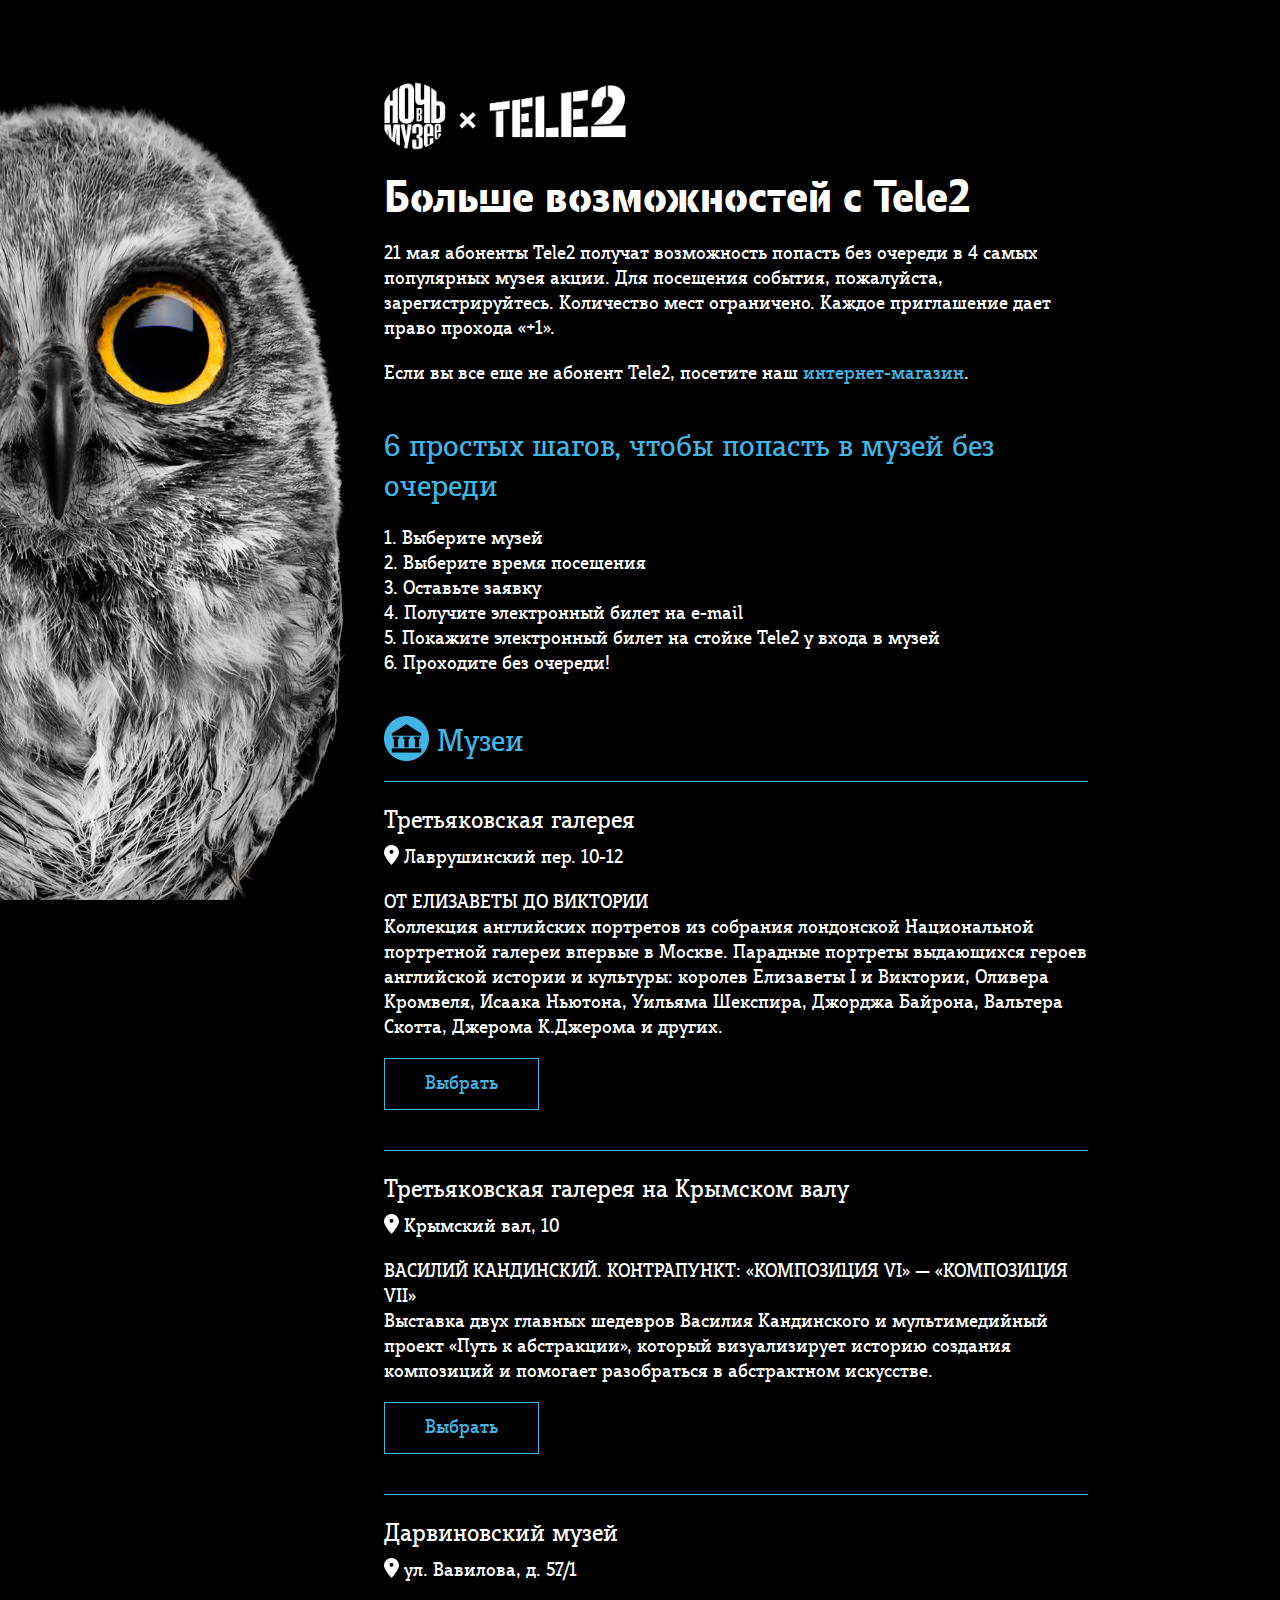
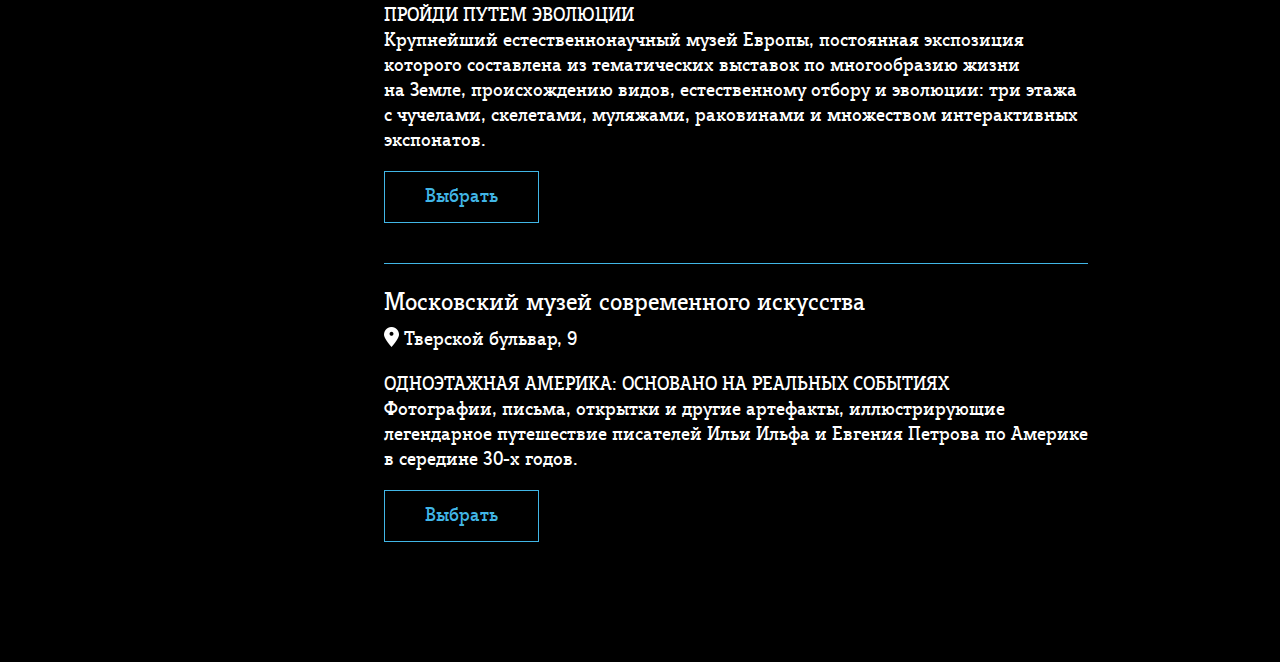
==== index2.html @ 1ad13b29 "placeholder" ====
<!DOCTYPE html>
<html>
  <head>
    <meta charset="utf-8">
    <meta name="viewport" content="width=device-width, initial-scale=1.0, user-scalable=0, minimum-scale=1.0, maximum-scale=1.0">
    <link rel="shortcut icon" href="/favicon.ico" type="image/x-icon">
    <title>Tele2</title>
    <link rel="stylesheet" href="css/style.css" />
  </head>
  <body id="body">
    <div id="content"></div>
    <div class="content">
      <div class="logo"><img src="/images/logo.png" /></div>
      <div class="owl-left"><img src="/images/owl_left.jpg" /></div>
      <div class="owl"><img src="/images/owl.jpg" /></div>
      <section>
        <h1>Больше возможностей с&nbsp;Tele2</h1>
        <p>21&nbsp;мая абоненты Tele2 получат возможность попасть без очереди в&nbsp;4 самых популярных музея акции. Для посещения события, пожалуйста, зарегистрируйтесь. Количество мест ограничено. Каждое приглашение дает право прохода &laquo;+1&raquo;.</p>
        <p>Если вы&nbsp;все еще не&nbsp;абонент Tele2, посетите наш <nobr><a href="https://msk.shop.tele2.ru" target="_blank">интернет-магазин</a></nobr>.</p>
      </section>
      <section>
        <h2>6 простых шагов, чтобы попасть в&nbsp;музей без очереди</h2>
        <p>1. Выберите музей<br />2. Выберите время посещения<br />3. Оставьте заявку<br />4. Получите электронный билет на&nbsp;<nobr>e-mail</nobr><br />5. Покажите электронный билет на&nbsp;стойке Tele2 у&nbsp;входа в&nbsp;музей<br />6. Проходите без очереди!</p>
      </section>
      <h2>
        <img class="icon-museums" src="/images/icon_museums.png" />
        <span>Музеи</span>
      </h2>
      <article class="museum-item">
        <h3>Третьяковская галерея</h3>
        <div class="address">
          <img class="icon-museums" src="/images/pin.png" />
          <span>Лаврушинский пер. 10-12</span>
        </div>
        <p>ОТ&nbsp;ЕЛИЗАВЕТЫ ДО&nbsp;ВИКТОРИИ<br />Коллекция английских портретов из&nbsp;собрания лондонской Национальной портретной галереи впервые в&nbsp;Москве. Парадные портреты выдающихся героев английской истории и&nbsp;культуры: королев Елизаветы I&nbsp;и&nbsp;Виктории, Оливера Кромвеля, Исаака Ньютона, Уильяма Шекспира, Джорджа Байрона, Вальтера Скотта, Джерома К.Джерома и&nbsp;других.</p>
        <a href="#" class="button">Выбрать</a>
      </article>
      <article class="museum-item">
        <h3>Третьяковская галерея на Крымском валу</h3>
        <div class="address">
          <img class="icon-museums" src="/images/pin.png" />
          <span>Крымский вал, 10</span>
        </div>
        <p>ВАСИЛИЙ КАНДИНСКИЙ. КОНТРАПУНКТ: &laquo;КОМПОЗИЦИЯ VI&raquo;&nbsp;&mdash; &laquo;КОМПОЗИЦИЯ VII&raquo;<br />Выставка двух главных шедевров Василия Кандинского и&nbsp;мультимедийный проект &laquo;Путь к&nbsp;абстракции&raquo;, который визуализирует историю создания композиций и&nbsp;помогает разобраться в&nbsp;абстрактном искусстве.</p>
        <a href="#" class="button">Выбрать</a>
      </article>
      <article class="museum-item">
        <h3>Дарвиновский музей</h3>
        <div class="address">
          <img class="icon-museums" src="/images/pin.png" />
          <span>ул. Вавилова, д. 57/1</span>
        </div>
        <p>ПРОЙДИ ПУТЕМ ЭВОЛЮЦИИ<br />Крупнейший естественнонаучный музей Европы, постоянная экспозиция которого составлена из&nbsp;тематических выставок по&nbsp;многообразию жизни на&nbsp;Земле, происхождению видов, естественному отбору и&nbsp;эволюции: три этажа с&nbsp;чучелами, скелетами, муляжами, раковинами и&nbsp;множеством интерактивных экспонатов.</p>
        <a href="#" class="button">Выбрать</a>
      </article>
      <article class="museum-item">
        <h3>Московский музей современного искусства</h3>
        <div class="address">
          <img class="icon-museums" src="/images/pin.png" />
          <span>Тверской бульвар, 9</span>
        </div>
        <p>ОДНОЭТАЖНАЯ АМЕРИКА: ОСНОВАНО НА&nbsp;РЕАЛЬНЫХ СОБЫТИЯХ<br />Фотографии, письма, открытки и&nbsp;другие артефакты, иллюстрирующие легендарное путешествие писателей Ильи Ильфа и&nbsp;Евгения Петрова по&nbsp;Америке в&nbsp;середине <nobr>30-х</nobr> годов.</p>
        <a href="#" class="button">Выбрать</a>
      </article>
    </div>
  </body>
</html>
---- css/style.css ----
@font-face{font-family:'Tele2 DisplayStencil';src:url("/fonts/Tele2DisplayStencil-Regular.eot");src:url("/fonts/Tele2DisplayStencil-Regular.eot?#iefix") format("embedded-opentype"),url("/fonts/Tele2DisplayStencil-Regular.woff") format("woff"),url("/fonts/Tele2DisplayStencil-Regular.ttf") format("truetype"),url("/fonts/Tele2DisplayStencil-Regular.svg#27be665d5c54ccb8559d902026306b3f") format("svg");font-style:normal;font-weight:400}@font-face{font-family:'Tele2 DisplaySerif';src:url("/fonts/Tele2DisplaySerif-Regular.eot");src:url("/fonts/Tele2DisplaySerif-Regular.eot?#iefix") format("embedded-opentype"),url("/fonts/Tele2DisplaySerif-Regular.woff") format("woff"),url("/fonts/Tele2DisplaySerif-Regular.ttf") format("truetype"),url("/fonts/Tele2DisplaySerif-Regular.svg#66ba9fa5bbbf1a0628cbd8ff3d7aff26") format("svg");font-style:normal;font-weight:400}@-webkit-keyframes popup-open{0{-webkit-transform:translateY(100%);transform:translateY(100%)}70%{-webkit-transform:translateY(0);transform:translateY(0)}80%{-webkit-transform:translateY(0);transform:translateY(0)}100%{-webkit-transform:translateY(-100%);transform:translateY(-100%)}}@keyframes popup-open{0{-webkit-transform:translateY(100%);transform:translateY(100%)}70%{-webkit-transform:translateY(0);transform:translateY(0)}80%{-webkit-transform:translateY(0);transform:translateY(0)}100%{-webkit-transform:translateY(-100%);transform:translateY(-100%)}}@-webkit-keyframes popup-close{0{-webkit-transform:translateY(100%);transform:translateY(100%)}50%{-webkit-transform:translateY(0);transform:translateY(0)}}@keyframes popup-close{0{-webkit-transform:translateY(100%);transform:translateY(100%)}50%{-webkit-transform:translateY(0);transform:translateY(0)}}@-webkit-keyframes fade-in{0{opacity:0}100%{opacity:1}}@keyframes fade-in{0{opacity:0}100%{opacity:1}}@-webkit-keyframes fade-out{60%{opacity:1;visibility:visible}100%{opacity:0;visibility:hidden}}@keyframes fade-out{60%{opacity:1;visibility:visible}100%{opacity:0;visibility:hidden}}@-webkit-keyframes rotate{0{-webkit-transform:rotate(0);transform:rotate(0)}100%{-webkit-transform:rotate(360deg);transform:rotate(360deg)}}@keyframes rotate{0{-webkit-transform:rotate(0);transform:rotate(0)}100%{-webkit-transform:rotate(360deg);transform:rotate(360deg)}}body{color:#111;background:#000;color:white;font-family:'Tele2 DisplaySerif';font-style:normal;font-weight:400;font-size:18px;margin:0;padding:0;text-rendering:optimizeLegibility;-webkit-overflow-scrolling:touch;-webkit-font-smoothing:antialiased}body.active{overflow:hidden}*{box-sizing:border-box}h1{font-family:'Tele2 DisplayStencil';font-size:1.4em;font-weight:400;line-height:1.1;margin-top:0;margin-bottom:20px}@media only screen and (min-width:520px){h1{font-size:1.6em}}@media only screen and (min-width:768px){h1{font-size:2em}}@media only screen and (min-width:1024px){h1{font-size:2.2em}}@media only screen and (min-width:1100px){h1{font-size:2.4em}}h2{font-weight:400;margin-top:0;margin-bottom:20px;color:#41b6e6;font-size:1.1em}@media only screen and (min-width:520px){h2{font-size:1.2em}}@media only screen and (min-width:768px){h2{font-size:1.4em}}@media only screen and (min-width:1024px){h2{font-size:1.6em}}h2 span,h2 img{display:inline-block;vertical-align:middle}h3{font-weight:400;margin-top:0;margin-bottom:5px;font-size:1.1em}@media only screen and (min-width:520px){h3{font-size:1.1em}}@media only screen and (min-width:768px){h3{font-size:1.2em}}@media only screen and (min-width:1024px){h3{font-size:1.3em}}p{margin-top:0;margin-bottom:20px}a{color:#41b6e6;text-decoration:none}ul{list-style:none;list-style-image:none;margin:0;padding:0}section{margin-bottom:40px}.content{padding:20px}@media only screen and (min-width:520px){.content{padding:5%}}@media only screen and (min-width:768px){.content{padding-left:40%;padding-right:5%;padding-top:80px;padding-bottom:80px}}@media only screen and (min-width:1024px){.content{padding-left:30%;padding-right:5%}}@media only screen and (min-width:1100px){.content{padding-left:30%;padding-right:15%}}.owl{margin-bottom:40px;border-bottom:1px solid #41b6e6}@media only screen and (min-width:768px){.owl{display:none}}.owl img{display:block;margin:auto;width:50%}.owl-left{display:none}@media only screen and (min-width:768px){.owl-left{display:block;position:fixed;left:0;top:0;height:100vh;padding-top:80px}}.owl-left img{display:block;height:100%}.logo{width:200px;margin:auto}@media only screen and (min-width:768px){.logo{margin-left:0;margin-bottom:20px;width:250px}}.logo img{display:block;width:100%}.icon-museums{width:45px}.museum-item{border-top:1px solid #41b6e6;padding-top:20px;margin-bottom:40px}.address{margin-bottom:20px}.address img{width:15px}.address span,.address img{display:inline-block;vertical-align:middle}.button{display:inline-block;transition:background .3s cubic-bezier(0.66,0,0.07,1),color .3s cubic-bezier(0.66,0,0.07,1);border:1px solid #41b6e6;padding:10px 40px 15px 40px;color:#41b6e6}.button:hover{background:#41b6e6;color:#000}
.placeholder{padding:20px;}@media only screen and (min-width:1024px){.placeholder{padding: 60px;}}
@media only screen and (min-width:1024px){.placeholder-owl{position:absolute;top:0;right:0;z-index:-1}}
.placeholder-owl img {height:auto;width:100%;}@media only screen and (min-width:1024px){.placeholder-owl img{display:block;height:100vh;}}
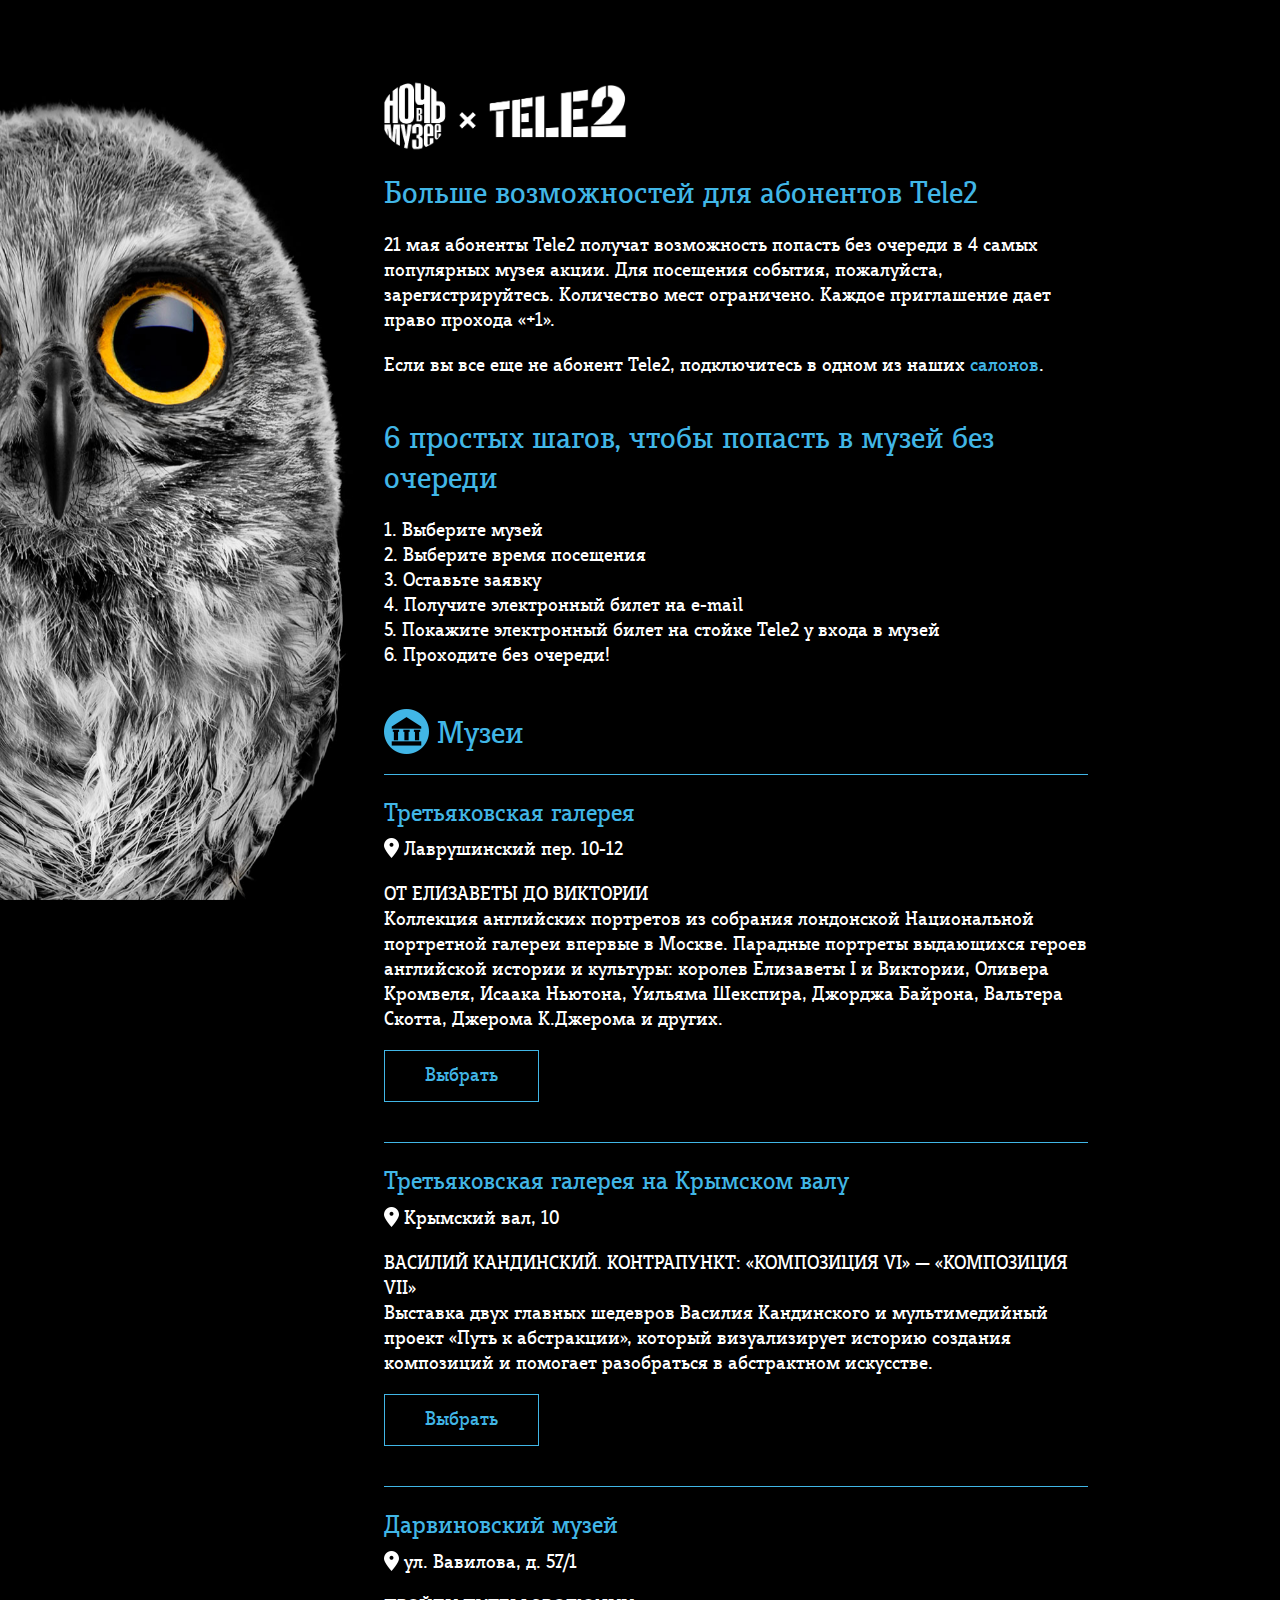
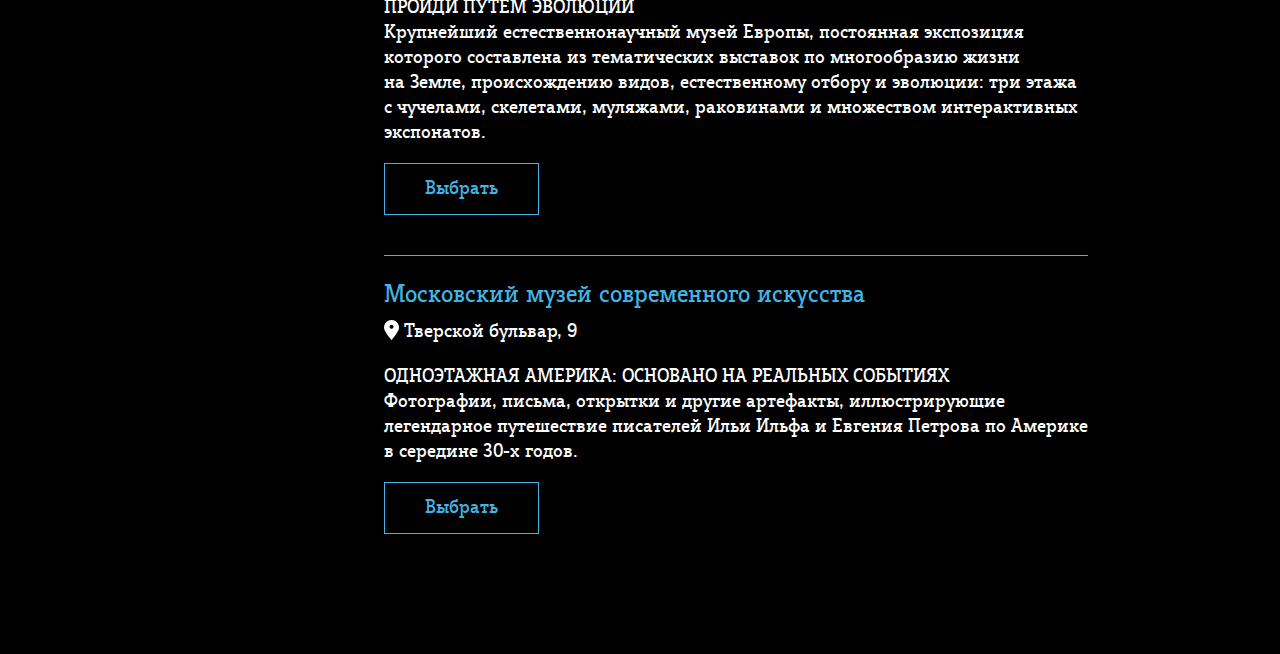
==== commit e1f2afae: "updates" ====
--- a/index2.html
+++ b/index2.html
@@ -14,9 +14,9 @@
       <div class="owl-left"><img src="/images/owl_left.jpg" /></div>
       <div class="owl"><img src="/images/owl.jpg" /></div>
       <section>
-        <h1>Больше возможностей с&nbsp;Tele2</h1>
+        <h1>Больше возможностей для абонентов Tele2</h1>
         <p>21&nbsp;мая абоненты Tele2 получат возможность попасть без очереди в&nbsp;4 самых популярных музея акции. Для посещения события, пожалуйста, зарегистрируйтесь. Количество мест ограничено. Каждое приглашение дает право прохода &laquo;+1&raquo;.</p>
-        <p>Если вы&nbsp;все еще не&nbsp;абонент Tele2, посетите наш <nobr><a href="https://msk.shop.tele2.ru" target="_blank">интернет-магазин</a></nobr>.</p>
+        <p>Если вы&nbsp;все еще не&nbsp;абонент Tele2, подключитесь в одном из наших <a href="https://msk.shop.tele2.ru" target="_blank">салонов</a>.</p>
       </section>
       <section>
         <h2>6 простых шагов, чтобы попасть в&nbsp;музей без очереди</h2>
--- a/css/style.css
+++ b/css/style.css
@@ -1,4 +1,4 @@
-@font-face{font-family:'Tele2 DisplayStencil';src:url("/fonts/Tele2DisplayStencil-Regular.eot");src:url("/fonts/Tele2DisplayStencil-Regular.eot?#iefix") format("embedded-opentype"),url("/fonts/Tele2DisplayStencil-Regular.woff") format("woff"),url("/fonts/Tele2DisplayStencil-Regular.ttf") format("truetype"),url("/fonts/Tele2DisplayStencil-Regular.svg#27be665d5c54ccb8559d902026306b3f") format("svg");font-style:normal;font-weight:400}@font-face{font-family:'Tele2 DisplaySerif';src:url("/fonts/Tele2DisplaySerif-Regular.eot");src:url("/fonts/Tele2DisplaySerif-Regular.eot?#iefix") format("embedded-opentype"),url("/fonts/Tele2DisplaySerif-Regular.woff") format("woff"),url("/fonts/Tele2DisplaySerif-Regular.ttf") format("truetype"),url("/fonts/Tele2DisplaySerif-Regular.svg#66ba9fa5bbbf1a0628cbd8ff3d7aff26") format("svg");font-style:normal;font-weight:400}@-webkit-keyframes popup-open{0{-webkit-transform:translateY(100%);transform:translateY(100%)}70%{-webkit-transform:translateY(0);transform:translateY(0)}80%{-webkit-transform:translateY(0);transform:translateY(0)}100%{-webkit-transform:translateY(-100%);transform:translateY(-100%)}}@keyframes popup-open{0{-webkit-transform:translateY(100%);transform:translateY(100%)}70%{-webkit-transform:translateY(0);transform:translateY(0)}80%{-webkit-transform:translateY(0);transform:translateY(0)}100%{-webkit-transform:translateY(-100%);transform:translateY(-100%)}}@-webkit-keyframes popup-close{0{-webkit-transform:translateY(100%);transform:translateY(100%)}50%{-webkit-transform:translateY(0);transform:translateY(0)}}@keyframes popup-close{0{-webkit-transform:translateY(100%);transform:translateY(100%)}50%{-webkit-transform:translateY(0);transform:translateY(0)}}@-webkit-keyframes fade-in{0{opacity:0}100%{opacity:1}}@keyframes fade-in{0{opacity:0}100%{opacity:1}}@-webkit-keyframes fade-out{60%{opacity:1;visibility:visible}100%{opacity:0;visibility:hidden}}@keyframes fade-out{60%{opacity:1;visibility:visible}100%{opacity:0;visibility:hidden}}@-webkit-keyframes rotate{0{-webkit-transform:rotate(0);transform:rotate(0)}100%{-webkit-transform:rotate(360deg);transform:rotate(360deg)}}@keyframes rotate{0{-webkit-transform:rotate(0);transform:rotate(0)}100%{-webkit-transform:rotate(360deg);transform:rotate(360deg)}}body{color:#111;background:#000;color:white;font-family:'Tele2 DisplaySerif';font-style:normal;font-weight:400;font-size:18px;margin:0;padding:0;text-rendering:optimizeLegibility;-webkit-overflow-scrolling:touch;-webkit-font-smoothing:antialiased}body.active{overflow:hidden}*{box-sizing:border-box}h1{font-family:'Tele2 DisplayStencil';font-size:1.4em;font-weight:400;line-height:1.1;margin-top:0;margin-bottom:20px}@media only screen and (min-width:520px){h1{font-size:1.6em}}@media only screen and (min-width:768px){h1{font-size:2em}}@media only screen and (min-width:1024px){h1{font-size:2.2em}}@media only screen and (min-width:1100px){h1{font-size:2.4em}}h2{font-weight:400;margin-top:0;margin-bottom:20px;color:#41b6e6;font-size:1.1em}@media only screen and (min-width:520px){h2{font-size:1.2em}}@media only screen and (min-width:768px){h2{font-size:1.4em}}@media only screen and (min-width:1024px){h2{font-size:1.6em}}h2 span,h2 img{display:inline-block;vertical-align:middle}h3{font-weight:400;margin-top:0;margin-bottom:5px;font-size:1.1em}@media only screen and (min-width:520px){h3{font-size:1.1em}}@media only screen and (min-width:768px){h3{font-size:1.2em}}@media only screen and (min-width:1024px){h3{font-size:1.3em}}p{margin-top:0;margin-bottom:20px}a{color:#41b6e6;text-decoration:none}ul{list-style:none;list-style-image:none;margin:0;padding:0}section{margin-bottom:40px}.content{padding:20px}@media only screen and (min-width:520px){.content{padding:5%}}@media only screen and (min-width:768px){.content{padding-left:40%;padding-right:5%;padding-top:80px;padding-bottom:80px}}@media only screen and (min-width:1024px){.content{padding-left:30%;padding-right:5%}}@media only screen and (min-width:1100px){.content{padding-left:30%;padding-right:15%}}.owl{margin-bottom:40px;border-bottom:1px solid #41b6e6}@media only screen and (min-width:768px){.owl{display:none}}.owl img{display:block;margin:auto;width:50%}.owl-left{display:none}@media only screen and (min-width:768px){.owl-left{display:block;position:fixed;left:0;top:0;height:100vh;padding-top:80px}}.owl-left img{display:block;height:100%}.logo{width:200px;margin:auto}@media only screen and (min-width:768px){.logo{margin-left:0;margin-bottom:20px;width:250px}}.logo img{display:block;width:100%}.icon-museums{width:45px}.museum-item{border-top:1px solid #41b6e6;padding-top:20px;margin-bottom:40px}.address{margin-bottom:20px}.address img{width:15px}.address span,.address img{display:inline-block;vertical-align:middle}.button{display:inline-block;transition:background .3s cubic-bezier(0.66,0,0.07,1),color .3s cubic-bezier(0.66,0,0.07,1);border:1px solid #41b6e6;padding:10px 40px 15px 40px;color:#41b6e6}.button:hover{background:#41b6e6;color:#000}
+@font-face{font-family:'Tele2 DisplayStencil';src:url("/fonts/Tele2DisplayStencil-Regular.eot");src:url("/fonts/Tele2DisplayStencil-Regular.eot?#iefix") format("embedded-opentype"),url("/fonts/Tele2DisplayStencil-Regular.woff") format("woff"),url("/fonts/Tele2DisplayStencil-Regular.ttf") format("truetype"),url("/fonts/Tele2DisplayStencil-Regular.svg#27be665d5c54ccb8559d902026306b3f") format("svg");font-style:normal;font-weight:400}@font-face{font-family:'Tele2 DisplaySerif';src:url("/fonts/Tele2DisplaySerif-Regular.eot");src:url("/fonts/Tele2DisplaySerif-Regular.eot?#iefix") format("embedded-opentype"),url("/fonts/Tele2DisplaySerif-Regular.woff") format("woff"),url("/fonts/Tele2DisplaySerif-Regular.ttf") format("truetype"),url("/fonts/Tele2DisplaySerif-Regular.svg#66ba9fa5bbbf1a0628cbd8ff3d7aff26") format("svg");font-style:normal;font-weight:400}@-webkit-keyframes popup-open{0{-webkit-transform:translateY(100%);transform:translateY(100%)}70%{-webkit-transform:translateY(0);transform:translateY(0)}80%{-webkit-transform:translateY(0);transform:translateY(0)}100%{-webkit-transform:translateY(-100%);transform:translateY(-100%)}}@keyframes popup-open{0{-webkit-transform:translateY(100%);transform:translateY(100%)}70%{-webkit-transform:translateY(0);transform:translateY(0)}80%{-webkit-transform:translateY(0);transform:translateY(0)}100%{-webkit-transform:translateY(-100%);transform:translateY(-100%)}}@-webkit-keyframes popup-close{0{-webkit-transform:translateY(100%);transform:translateY(100%)}50%{-webkit-transform:translateY(0);transform:translateY(0)}}@keyframes popup-close{0{-webkit-transform:translateY(100%);transform:translateY(100%)}50%{-webkit-transform:translateY(0);transform:translateY(0)}}@-webkit-keyframes fade-in{0{opacity:0}100%{opacity:1}}@keyframes fade-in{0{opacity:0}100%{opacity:1}}@-webkit-keyframes fade-out{60%{opacity:1;visibility:visible}100%{opacity:0;visibility:hidden}}@keyframes fade-out{60%{opacity:1;visibility:visible}100%{opacity:0;visibility:hidden}}@-webkit-keyframes rotate{0{-webkit-transform:rotate(0);transform:rotate(0)}100%{-webkit-transform:rotate(360deg);transform:rotate(360deg)}}@keyframes rotate{0{-webkit-transform:rotate(0);transform:rotate(0)}100%{-webkit-transform:rotate(360deg);transform:rotate(360deg)}}body{color:#111;background:#000;color:white;font-family:'Tele2 DisplaySerif';font-style:normal;font-weight:400;font-size:18px;margin:0;padding:0;text-rendering:optimizeLegibility;-webkit-overflow-scrolling:touch;-webkit-font-smoothing:antialiased}body.active{overflow:hidden}*{box-sizing:border-box} h1{font-weight:400;margin-top:0;margin-bottom:20px;color:#41b6e6;font-size:1.1em}@media only screen and (min-width:520px){h1{font-size:1.2em}}@media only screen and (min-width:768px){h1{font-size:1.4em}}@media only screen and (min-width:1024px){h1{font-size:1.6em}} h2{font-weight:400;margin-top:0;margin-bottom:20px;color:#41b6e6;font-size:1.1em}@media only screen and (min-width:520px){h2{font-size:1.2em}}@media only screen and (min-width:768px){h2{font-size:1.4em}}@media only screen and (min-width:1024px){h2{font-size:1.6em}}h2 span,h2 img{display:inline-block;vertical-align:middle}h3{font-weight:400;color:#41b6e6;margin-top:0;margin-bottom:5px;font-size:1.1em}@media only screen and (min-width:520px){h3{font-size:1.1em}}@media only screen and (min-width:768px){h3{font-size:1.2em}}@media only screen and (min-width:1024px){h3{font-size:1.3em}}p{margin-top:0;margin-bottom:20px}a{color:#41b6e6;text-decoration:none}ul{list-style:none;list-style-image:none;margin:0;padding:0}section{margin-bottom:40px}.content{padding:20px}@media only screen and (min-width:520px){.content{padding:5%}}@media only screen and (min-width:768px){.content{padding-left:40%;padding-right:5%;padding-top:80px;padding-bottom:80px}}@media only screen and (min-width:1024px){.content{padding-left:30%;padding-right:5%}}@media only screen and (min-width:1100px){.content{padding-left:30%;padding-right:15%}}.owl{margin-bottom:40px;border-bottom:1px solid #41b6e6}@media only screen and (min-width:768px){.owl{display:none}}.owl img{display:block;margin:auto;width:50%}.owl-left{display:none}@media only screen and (min-width:768px){.owl-left{display:block;position:fixed;left:0;top:0;height:100vh;padding-top:80px}}.owl-left img{display:block;height:100%}.logo{width:200px;margin:auto}@media only screen and (min-width:768px){.logo{margin-left:0;margin-bottom:20px;width:250px}}.logo img{display:block;width:100%}.icon-museums{width:45px}.museum-item{border-top:1px solid #41b6e6;padding-top:20px;margin-bottom:40px}.address{margin-bottom:20px}.address img{width:15px}.address span,.address img{display:inline-block;vertical-align:middle}.button{display:inline-block;transition:background .3s cubic-bezier(0.66,0,0.07,1),color .3s cubic-bezier(0.66,0,0.07,1);border:1px solid #41b6e6;padding:10px 40px 15px 40px;color:#41b6e6}.button:hover{background:#41b6e6;color:#000}
 .placeholder{padding:20px;}@media only screen and (min-width:1024px){.placeholder{padding: 60px;}}
 @media only screen and (min-width:1024px){.placeholder-owl{position:absolute;top:0;right:0;z-index:-1}}
-.placeholder-owl img {height:auto;width:100%;}@media only screen and (min-width:1024px){.placeholder-owl img{display:block;height:100vh;}}
+.placeholder-owl img {height:auto;width:100%;}@media only screen and (min-width:1024px){.placeholder-owl img{display:block;height:100vh;width:auto;}}
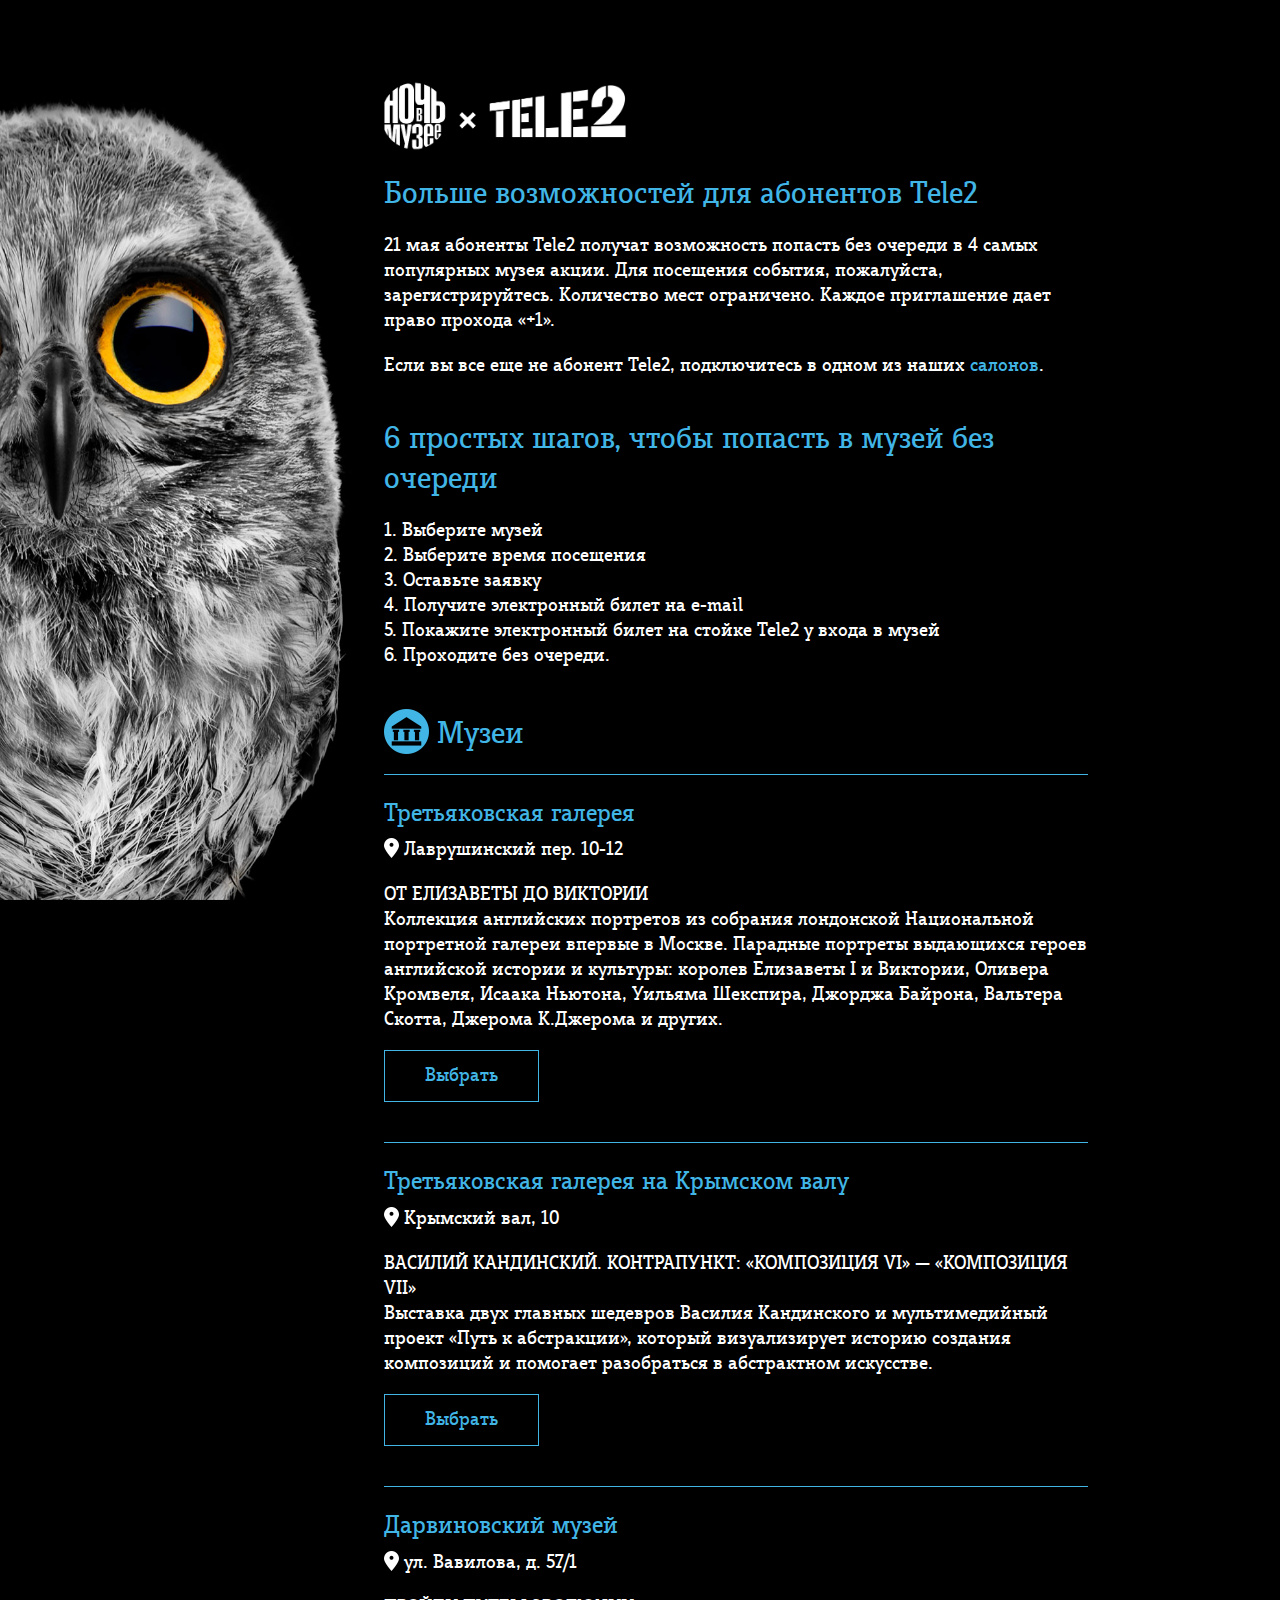
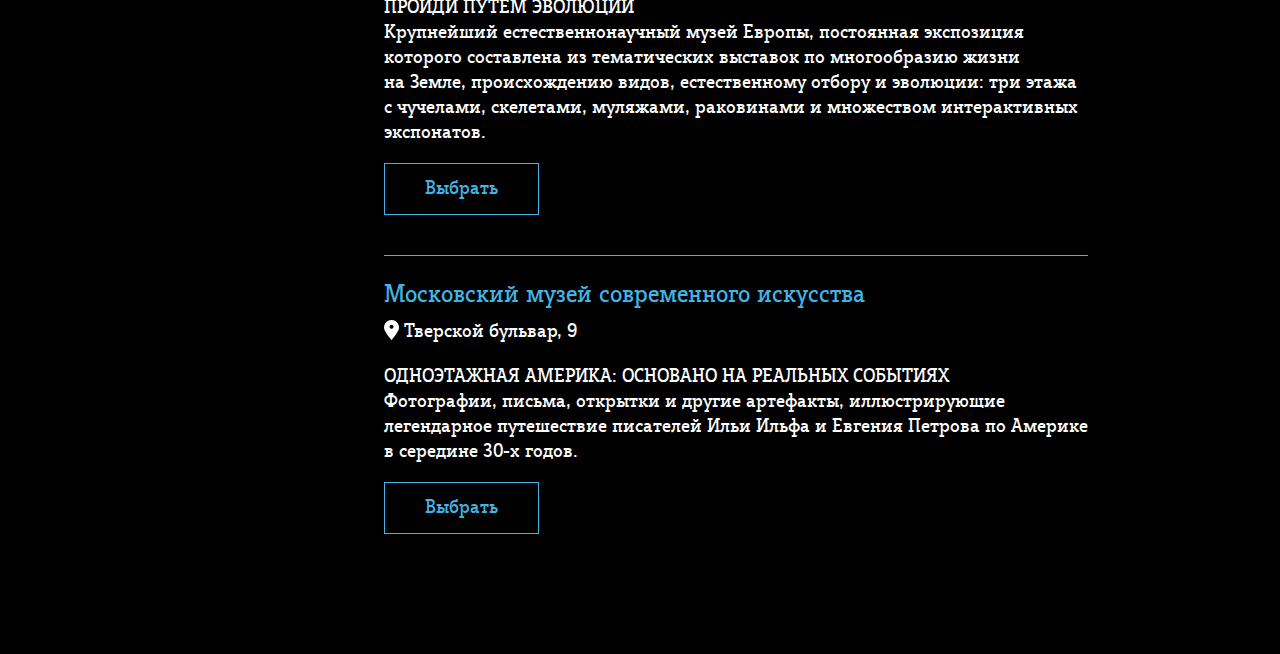
==== commit 81b7e0ae: "placeholder back" ====
--- a/index2.html
+++ b/index2.html
@@ -16,51 +16,51 @@
       <section>
         <h1>Больше возможностей для абонентов Tele2</h1>
         <p>21&nbsp;мая абоненты Tele2 получат возможность попасть без очереди в&nbsp;4 самых популярных музея акции. Для посещения события, пожалуйста, зарегистрируйтесь. Количество мест ограничено. Каждое приглашение дает право прохода &laquo;+1&raquo;.</p>
-        <p>Если вы&nbsp;все еще не&nbsp;абонент Tele2, подключитесь в одном из наших <a href="https://msk.shop.tele2.ru" target="_blank">салонов</a>.</p>
+        <p>Если вы&nbsp;все еще не&nbsp;абонент Tele2, подключитесь в одном из наших <a target="_blank" href="http://msk.tele2.ru/help/service/shops " target="_blank">салонов</a>.</p>
       </section>
       <section>
         <h2>6 простых шагов, чтобы попасть в&nbsp;музей без очереди</h2>
-        <p>1. Выберите музей<br />2. Выберите время посещения<br />3. Оставьте заявку<br />4. Получите электронный билет на&nbsp;<nobr>e-mail</nobr><br />5. Покажите электронный билет на&nbsp;стойке Tele2 у&nbsp;входа в&nbsp;музей<br />6. Проходите без очереди!</p>
+        <p>1. Выберите музей<br />2. Выберите время посещения<br />3. Оставьте заявку<br />4. Получите электронный билет на&nbsp;<nobr>e-mail</nobr><br />5. Покажите электронный билет на&nbsp;стойке Tele2 у&nbsp;входа в&nbsp;музей<br />6. Проходите без очереди.</p>
       </section>
       <h2>
         <img class="icon-museums" src="/images/icon_museums.png" />
         <span>Музеи</span>
       </h2>
       <article class="museum-item">
-        <h3>Третьяковская галерея</h3>
+        <h3><a target="_blank" href="https://tele2.timepad.ru/event/329589/">Третьяковская галерея</a></h3>
         <div class="address">
           <img class="icon-museums" src="/images/pin.png" />
           <span>Лаврушинский пер. 10-12</span>
         </div>
         <p>ОТ&nbsp;ЕЛИЗАВЕТЫ ДО&nbsp;ВИКТОРИИ<br />Коллекция английских портретов из&nbsp;собрания лондонской Национальной портретной галереи впервые в&nbsp;Москве. Парадные портреты выдающихся героев английской истории и&nbsp;культуры: королев Елизаветы I&nbsp;и&nbsp;Виктории, Оливера Кромвеля, Исаака Ньютона, Уильяма Шекспира, Джорджа Байрона, Вальтера Скотта, Джерома К.Джерома и&nbsp;других.</p>
-        <a href="#" class="button">Выбрать</a>
+        <a target="_blank" href="https://tele2.timepad.ru/event/329589/" class="button">Выбрать</a>
       </article>
       <article class="museum-item">
-        <h3>Третьяковская галерея на Крымском валу</h3>
+        <h3><a target="_blank" href="https://tele2.timepad.ru/event/329580/">Третьяковская галерея на Крымском валу</a></h3>
         <div class="address">
           <img class="icon-museums" src="/images/pin.png" />
           <span>Крымский вал, 10</span>
         </div>
         <p>ВАСИЛИЙ КАНДИНСКИЙ. КОНТРАПУНКТ: &laquo;КОМПОЗИЦИЯ VI&raquo;&nbsp;&mdash; &laquo;КОМПОЗИЦИЯ VII&raquo;<br />Выставка двух главных шедевров Василия Кандинского и&nbsp;мультимедийный проект &laquo;Путь к&nbsp;абстракции&raquo;, который визуализирует историю создания композиций и&nbsp;помогает разобраться в&nbsp;абстрактном искусстве.</p>
-        <a href="#" class="button">Выбрать</a>
+        <a target="_blank" href="https://tele2.timepad.ru/event/329580/" class="button">Выбрать</a>
       </article>
       <article class="museum-item">
-        <h3>Дарвиновский музей</h3>
+        <h3><a target="_blank" href="https://tele2.timepad.ru/event/329592/">Дарвиновский музей</a></h3>
         <div class="address">
           <img class="icon-museums" src="/images/pin.png" />
           <span>ул. Вавилова, д. 57/1</span>
         </div>
         <p>ПРОЙДИ ПУТЕМ ЭВОЛЮЦИИ<br />Крупнейший естественнонаучный музей Европы, постоянная экспозиция которого составлена из&nbsp;тематических выставок по&nbsp;многообразию жизни на&nbsp;Земле, происхождению видов, естественному отбору и&nbsp;эволюции: три этажа с&nbsp;чучелами, скелетами, муляжами, раковинами и&nbsp;множеством интерактивных экспонатов.</p>
-        <a href="#" class="button">Выбрать</a>
+        <a target="_blank" href="https://tele2.timepad.ru/event/329592/" class="button">Выбрать</a>
       </article>
       <article class="museum-item">
-        <h3>Московский музей современного искусства</h3>
+        <h3><a target="_blank" href="https://tele2.timepad.ru/event/329595/">Московский музей современного искусства</a></h3>
         <div class="address">
           <img class="icon-museums" src="/images/pin.png" />
           <span>Тверской бульвар, 9</span>
         </div>
         <p>ОДНОЭТАЖНАЯ АМЕРИКА: ОСНОВАНО НА&nbsp;РЕАЛЬНЫХ СОБЫТИЯХ<br />Фотографии, письма, открытки и&nbsp;другие артефакты, иллюстрирующие легендарное путешествие писателей Ильи Ильфа и&nbsp;Евгения Петрова по&nbsp;Америке в&nbsp;середине <nobr>30-х</nobr> годов.</p>
-        <a href="#" class="button">Выбрать</a>
+        <a target="_blank" href="https://tele2.timepad.ru/event/329595/" class="button">Выбрать</a>
       </article>
     </div>
   </body>
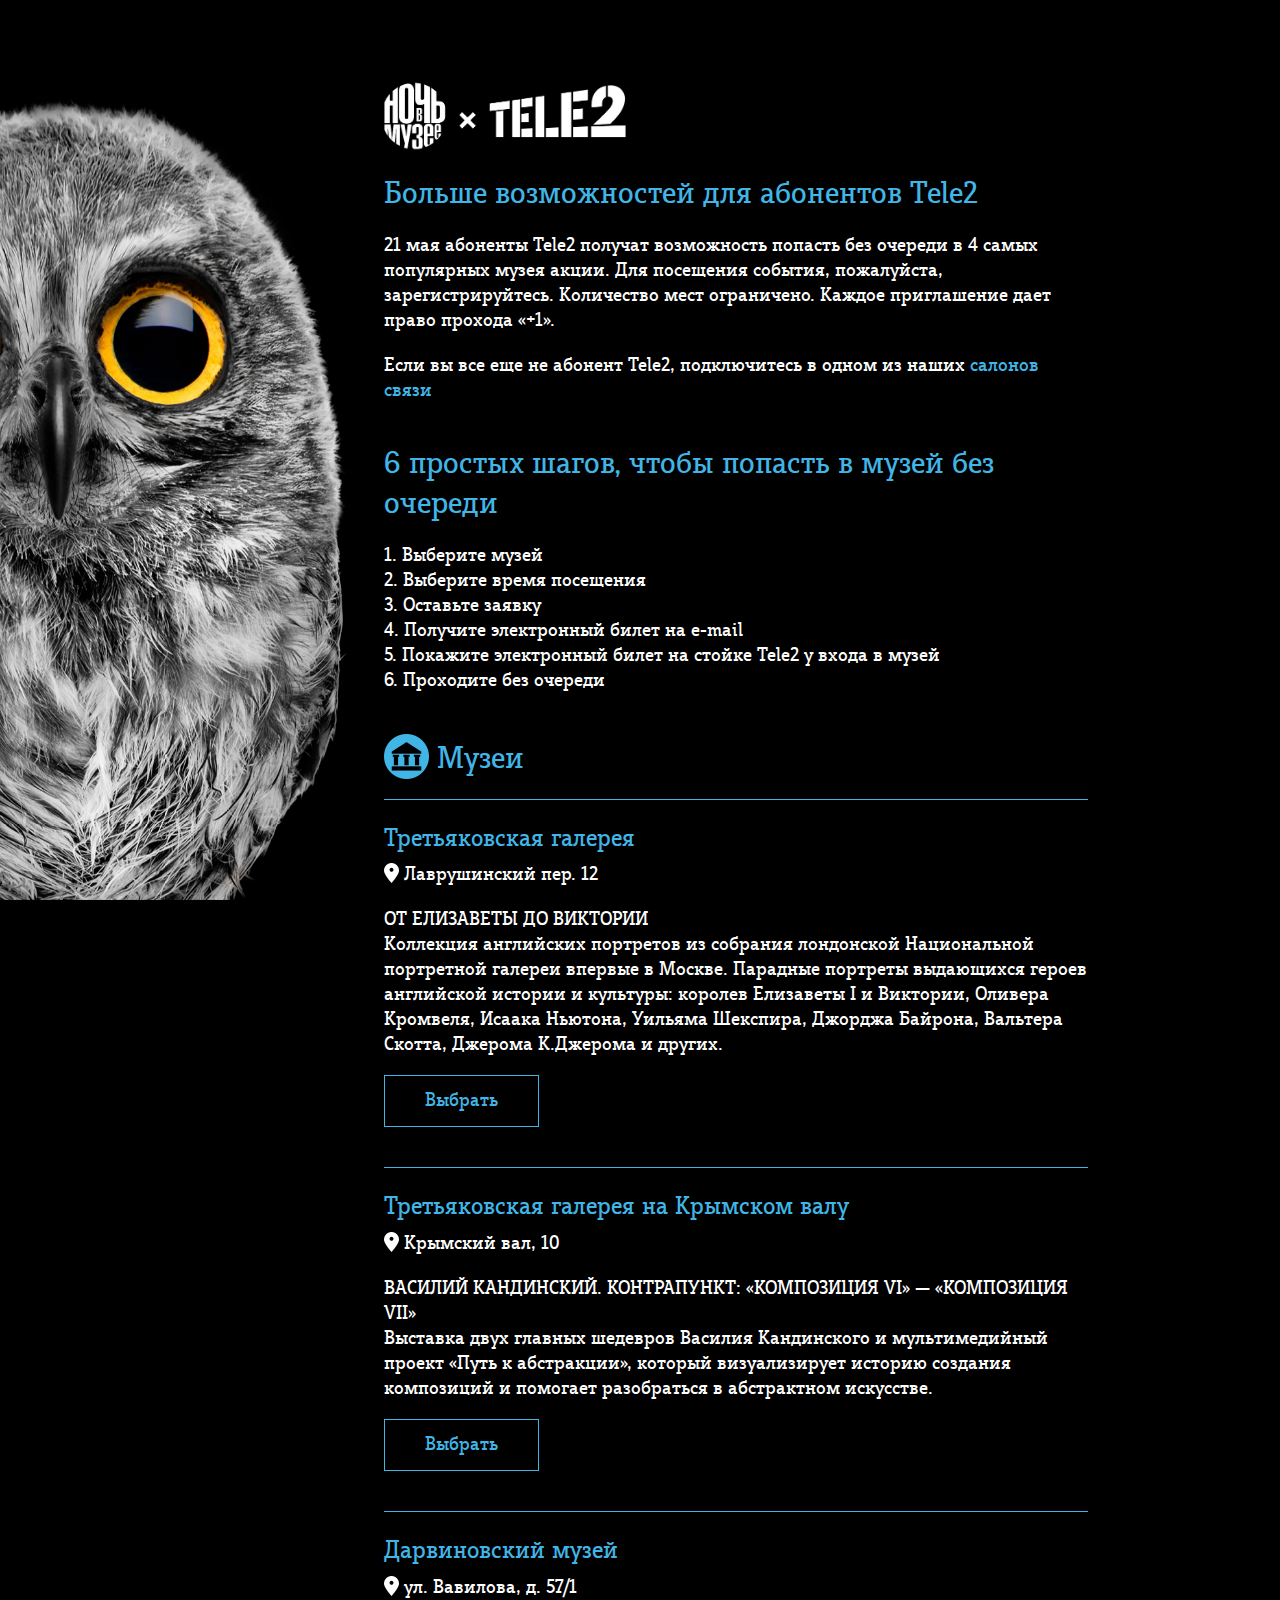
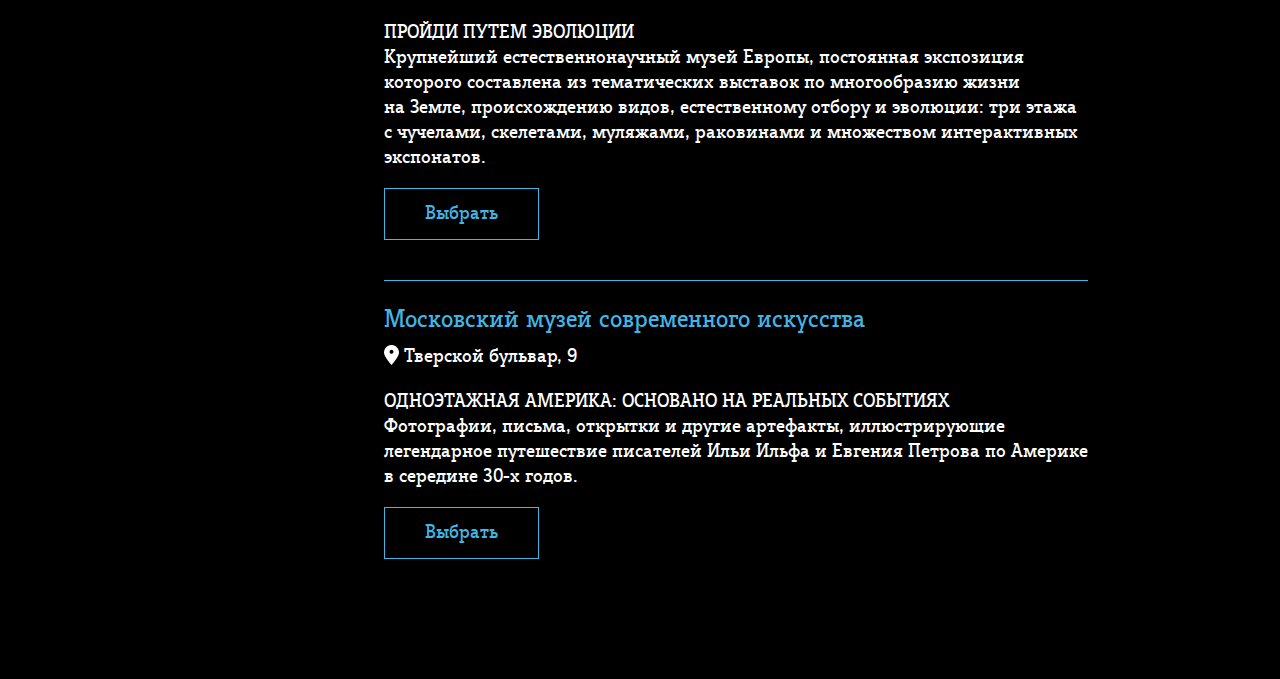
==== commit 9657f467: "fix" ====
--- a/index2.html
+++ b/index2.html
@@ -16,11 +16,11 @@
       <section>
         <h1>Больше возможностей для абонентов Tele2</h1>
         <p>21&nbsp;мая абоненты Tele2 получат возможность попасть без очереди в&nbsp;4 самых популярных музея акции. Для посещения события, пожалуйста, зарегистрируйтесь. Количество мест ограничено. Каждое приглашение дает право прохода &laquo;+1&raquo;.</p>
-        <p>Если вы&nbsp;все еще не&nbsp;абонент Tele2, подключитесь в одном из наших <a target="_blank" href="http://msk.tele2.ru/help/service/shops " target="_blank">салонов</a>.</p>
+        <p>Если вы&nbsp;все еще не&nbsp;абонент Tele2, подключитесь в одном из наших <a target="_blank" href="http://msk.tele2.ru/help/service/shops " target="_blank">салонов связи</a></p>
       </section>
       <section>
         <h2>6 простых шагов, чтобы попасть в&nbsp;музей без очереди</h2>
-        <p>1. Выберите музей<br />2. Выберите время посещения<br />3. Оставьте заявку<br />4. Получите электронный билет на&nbsp;<nobr>e-mail</nobr><br />5. Покажите электронный билет на&nbsp;стойке Tele2 у&nbsp;входа в&nbsp;музей<br />6. Проходите без очереди.</p>
+        <p>1. Выберите музей<br />2. Выберите время посещения<br />3. Оставьте заявку<br />4. Получите электронный билет на&nbsp;<nobr>e-mail</nobr><br />5. Покажите электронный билет на&nbsp;стойке Tele2 у&nbsp;входа в&nbsp;музей<br />6. Проходите без очереди</p>
       </section>
       <h2>
         <img class="icon-museums" src="/images/icon_museums.png" />
@@ -30,7 +30,7 @@
         <h3><a target="_blank" href="https://tele2.timepad.ru/event/329589/">Третьяковская галерея</a></h3>
         <div class="address">
           <img class="icon-museums" src="/images/pin.png" />
-          <span>Лаврушинский пер. 10-12</span>
+          <span>Лаврушинский пер. 12</span>
         </div>
         <p>ОТ&nbsp;ЕЛИЗАВЕТЫ ДО&nbsp;ВИКТОРИИ<br />Коллекция английских портретов из&nbsp;собрания лондонской Национальной портретной галереи впервые в&nbsp;Москве. Парадные портреты выдающихся героев английской истории и&nbsp;культуры: королев Елизаветы I&nbsp;и&nbsp;Виктории, Оливера Кромвеля, Исаака Ньютона, Уильяма Шекспира, Джорджа Байрона, Вальтера Скотта, Джерома К.Джерома и&nbsp;других.</p>
         <a target="_blank" href="https://tele2.timepad.ru/event/329589/" class="button">Выбрать</a>
--- a/css/style.css
+++ b/css/style.css
@@ -2,3 +2,5 @@
 .placeholder{padding:20px;}@media only screen and (min-width:1024px){.placeholder{padding: 60px;}}
 @media only screen and (min-width:1024px){.placeholder-owl{position:absolute;top:0;right:0;z-index:-1}}
 .placeholder-owl img {height:auto;width:100%;}@media only screen and (min-width:1024px){.placeholder-owl img{display:block;height:100vh;width:auto;}}
+
+.stencil{color:white;font-family:'Tele2 DisplayStencil';font-size:1.4em;font-weight:400;line-height:1.1;margin-top:0;margin-bottom:20px}@media only screen and (min-width:520px){.stencil{font-size:1.6em}}@media only screen and (min-width:768px){.stencil{font-size:2em}}@media only screen and (min-width:1024px){.stencil{font-size:2.2em}}@media only screen and (min-width:1100px){.stencil{font-size:2.4em}}
